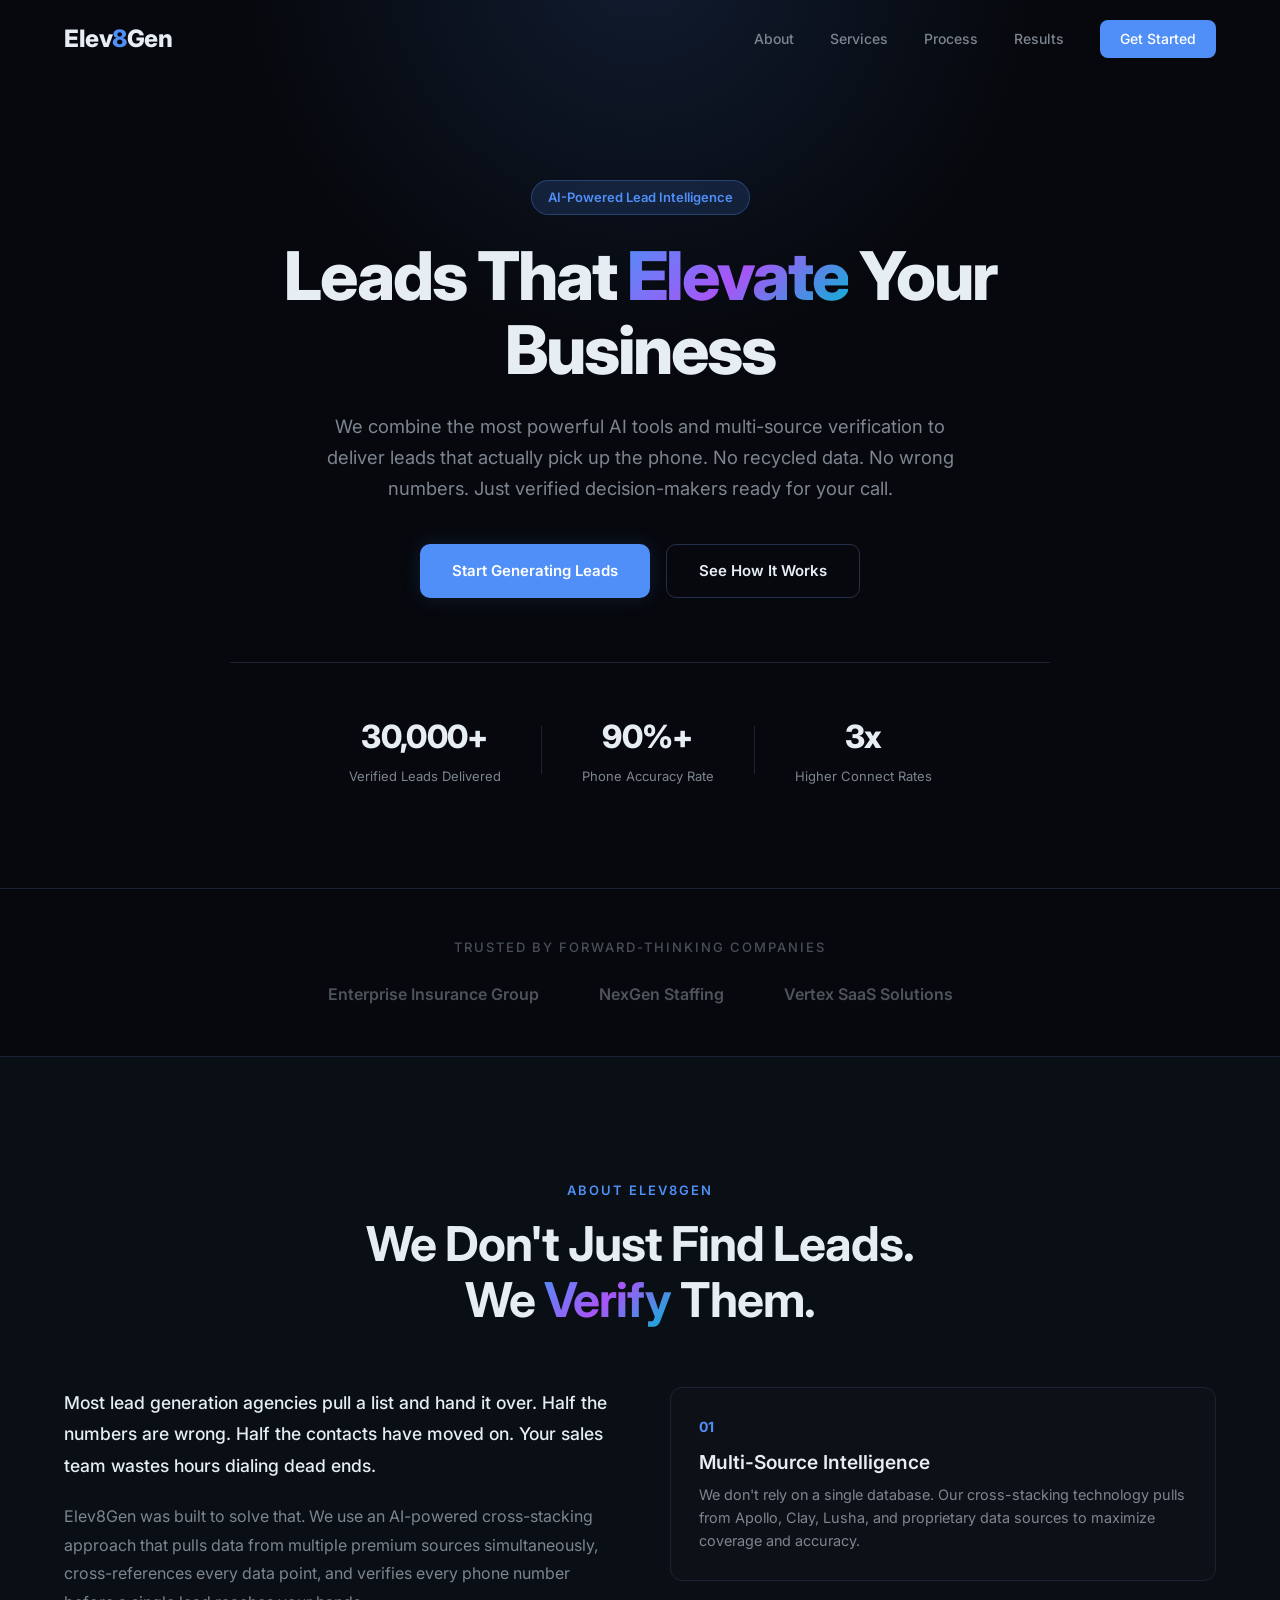
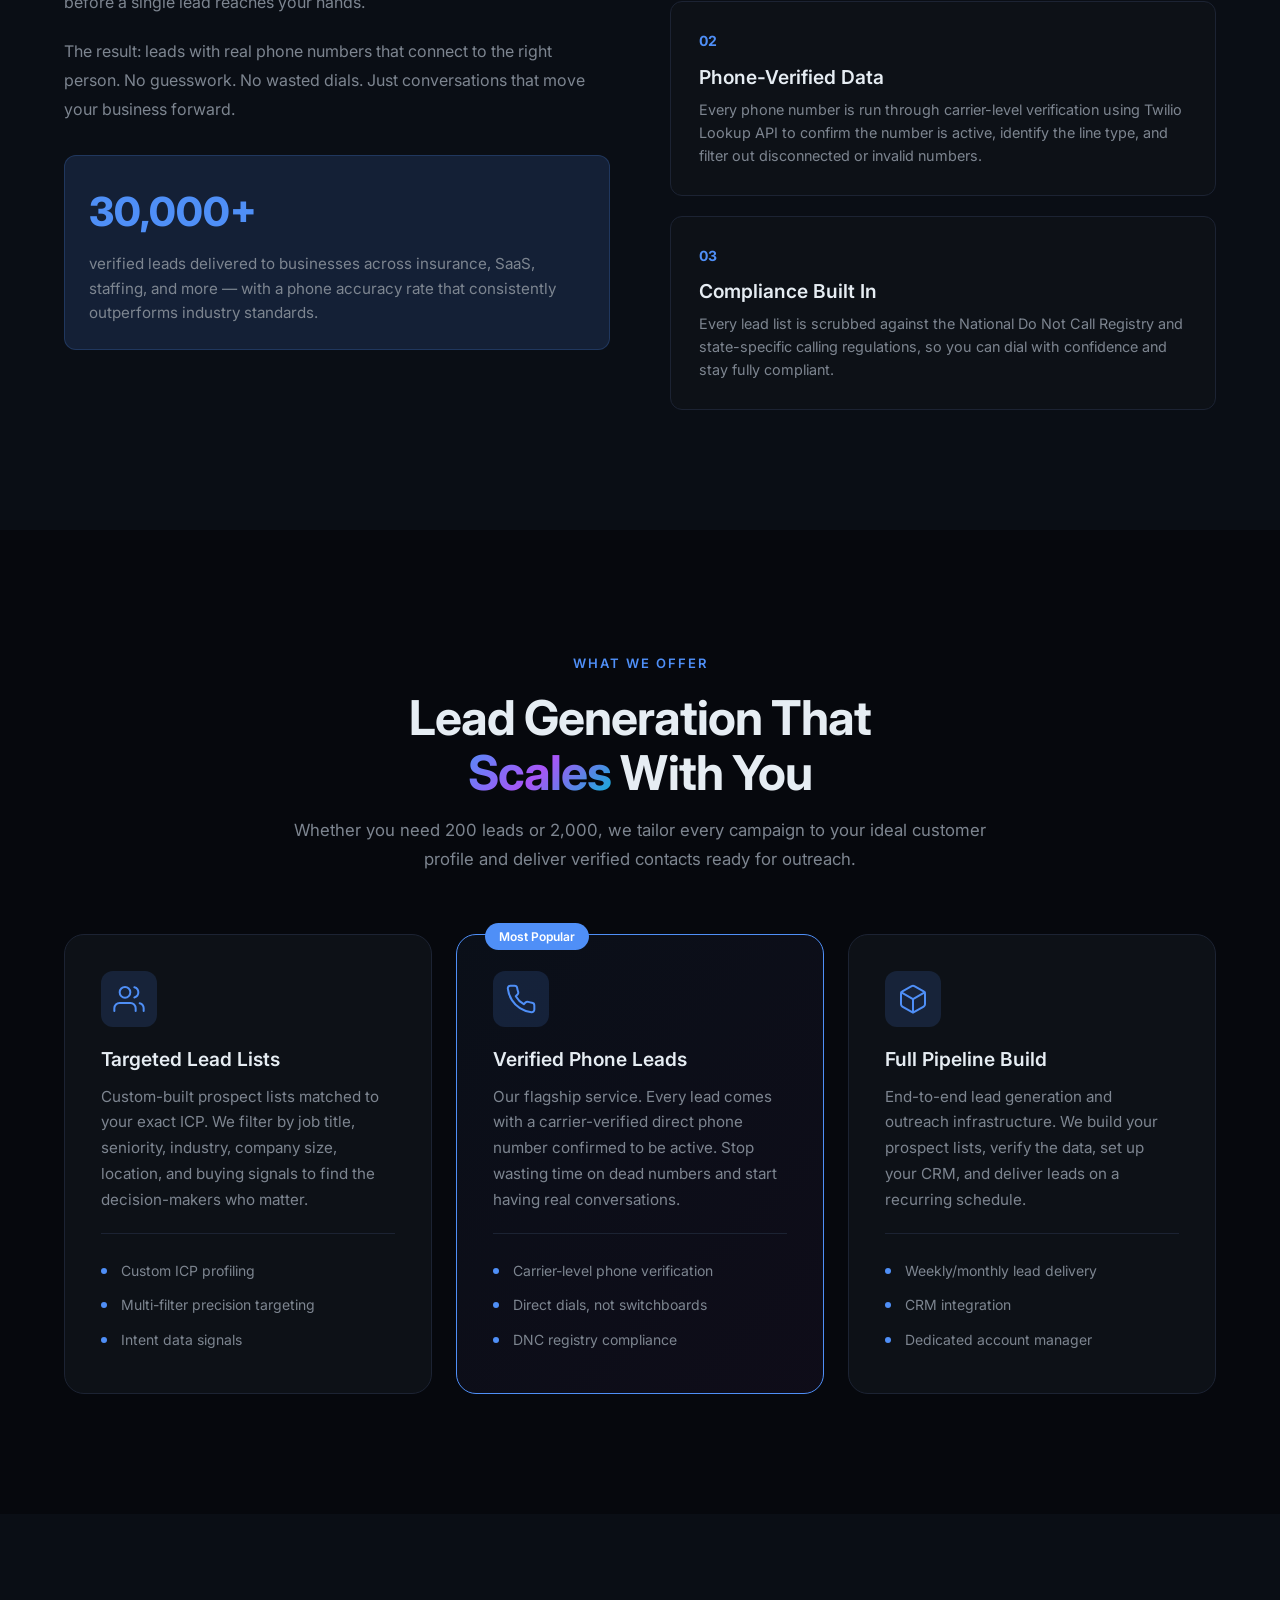
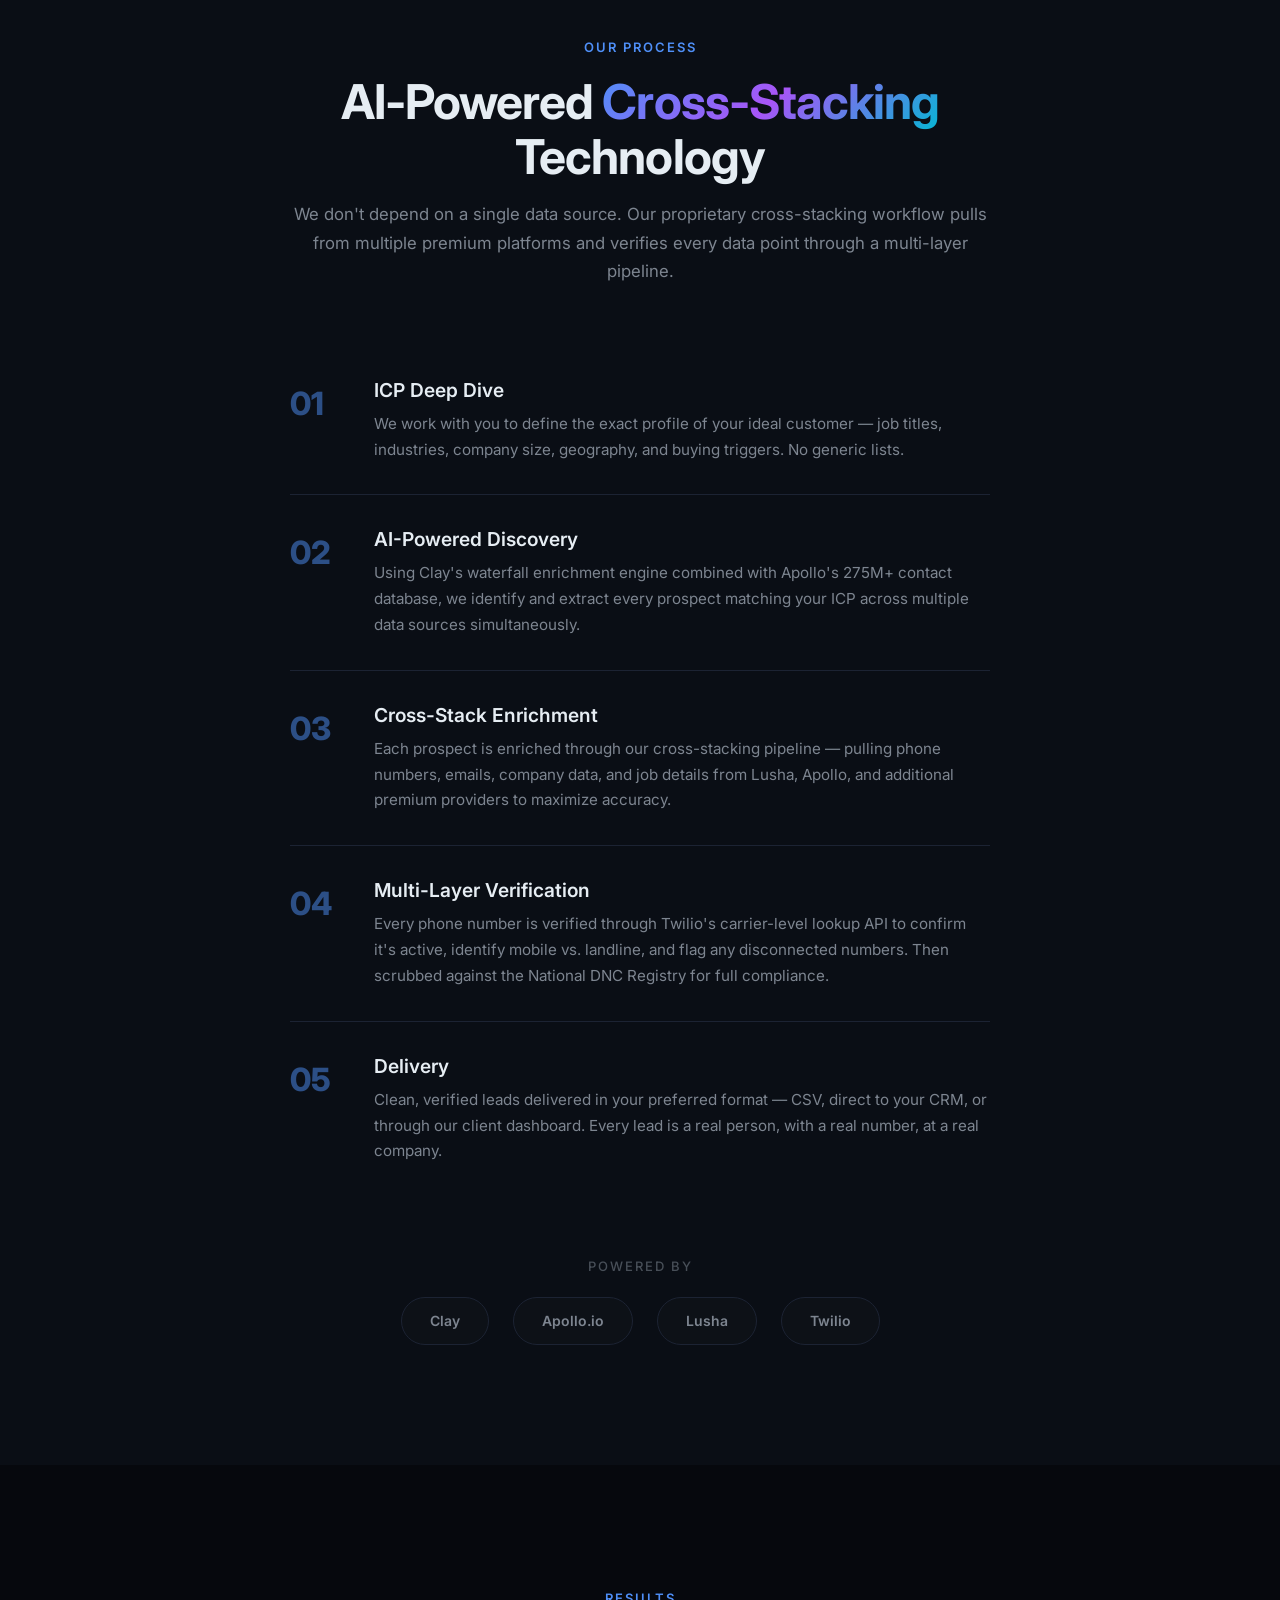
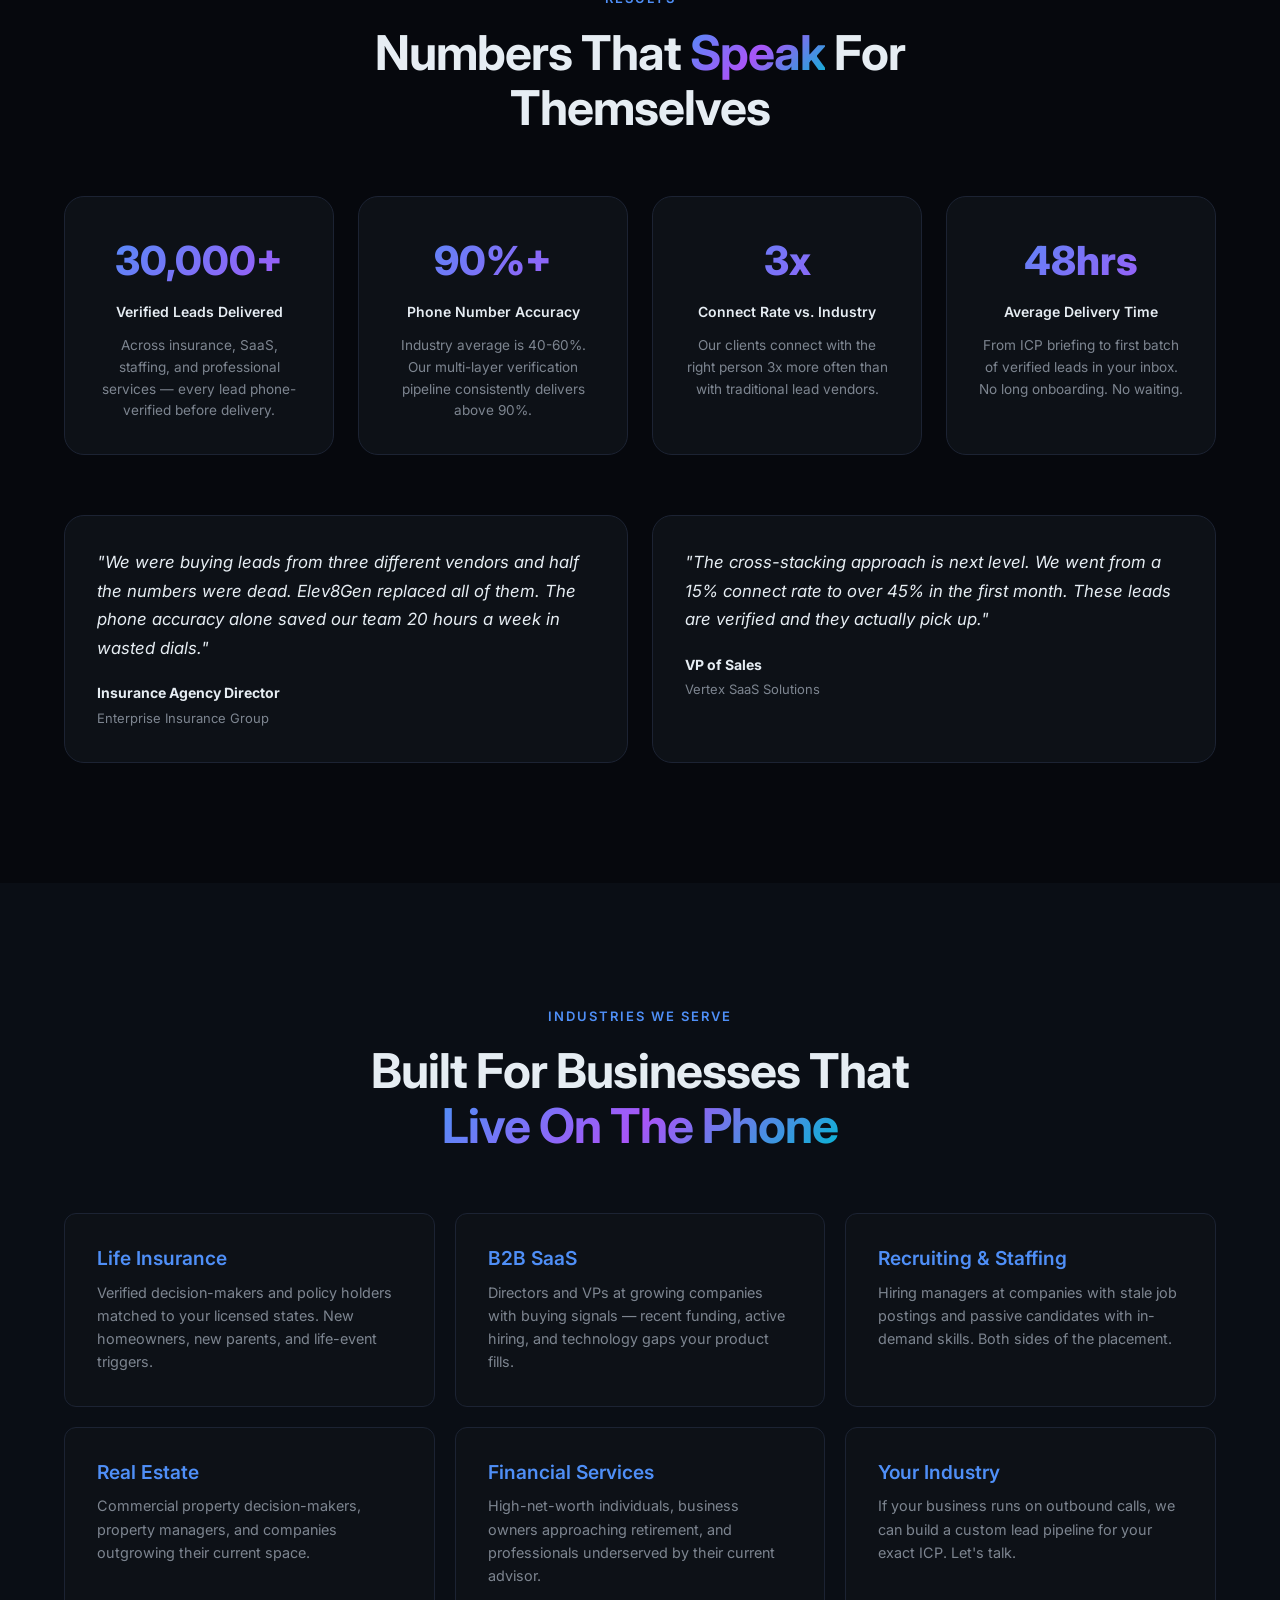
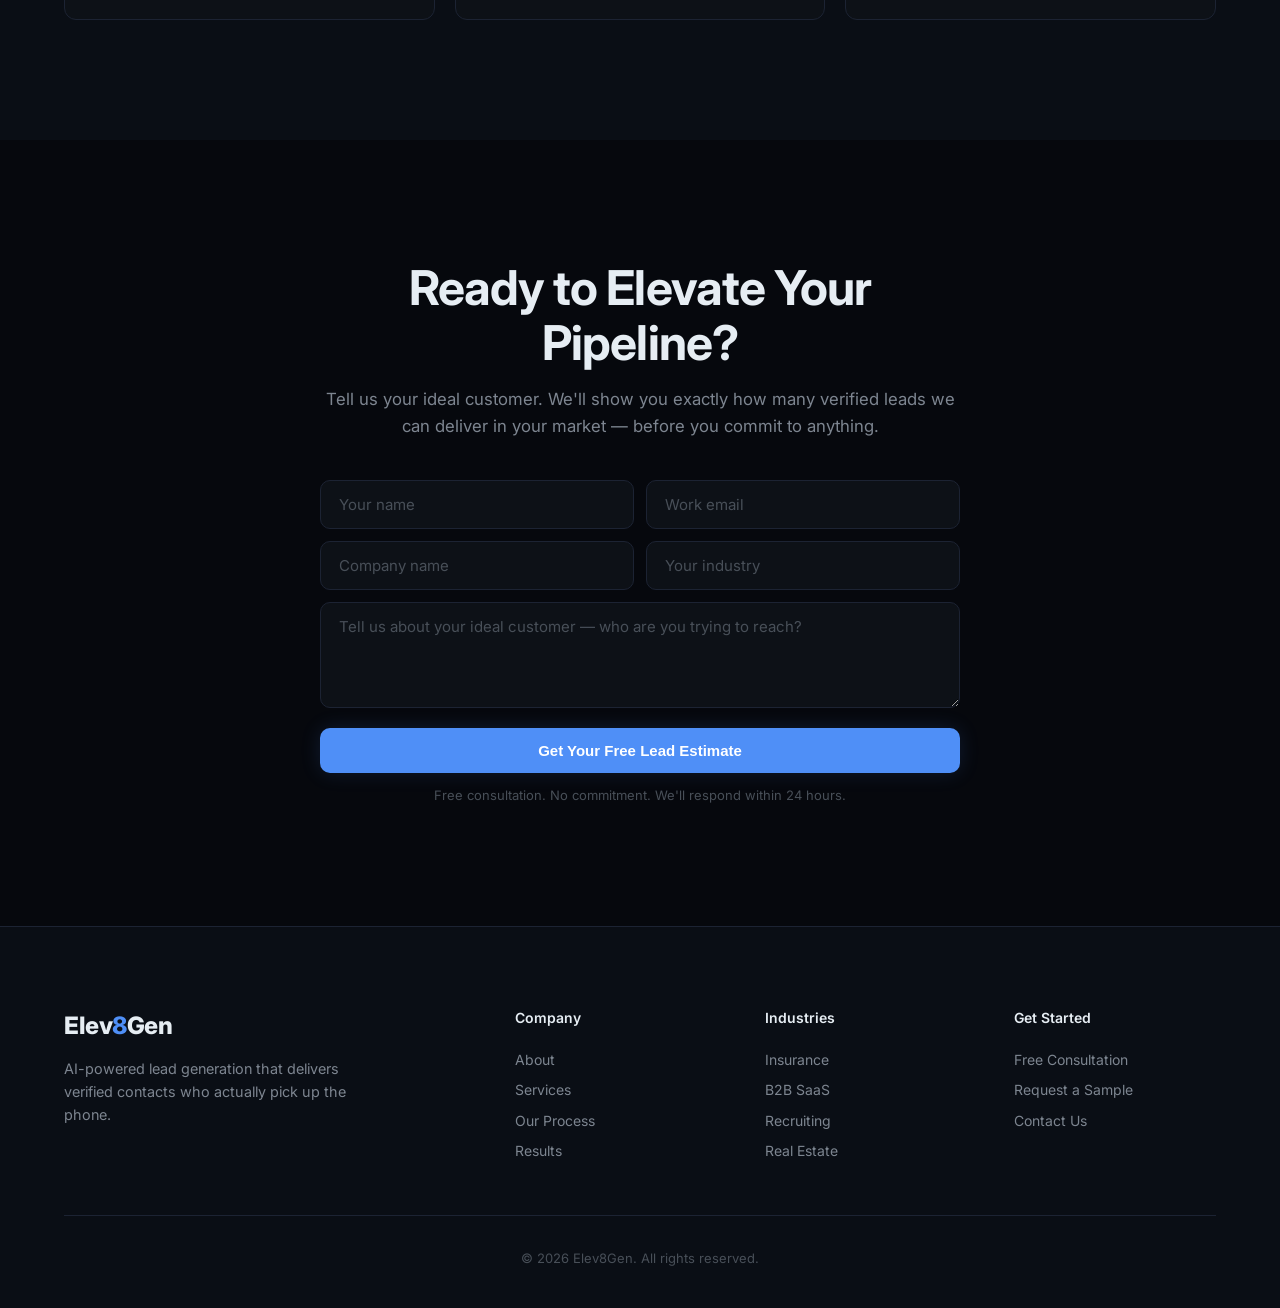
==== index.html @ 6a570fc0 "Initial commit: Elev8Gen website" ====
<!DOCTYPE html>
<html lang="en">
<head>
    <meta charset="UTF-8">
    <meta name="viewport" content="width=device-width, initial-scale=1.0">
    <title>Elev8Gen — AI-Powered Lead Generation Agency</title>
    <meta name="description" content="Elev8Gen delivers verified, high-quality leads using AI-powered cross-stacking technology. Elevate your business with leads that convert.">
    <link rel="preconnect" href="https://fonts.googleapis.com">
    <link rel="preconnect" href="https://fonts.gstatic.com" crossorigin>
    <link href="https://fonts.googleapis.com/css2?family=Inter:wght@300;400;500;600;700;800;900&display=swap" rel="stylesheet">
    <link rel="stylesheet" href="style.css">
</head>
<body>

<!-- Navigation -->
<nav class="nav" id="nav">
    <div class="nav-container">
        <a href="#" class="logo">Elev<span class="accent">8</span>Gen</a>
        <div class="nav-links" id="navLinks">
            <a href="#about">About</a>
            <a href="#services">Services</a>
            <a href="#process">Process</a>
            <a href="#results">Results</a>
            <a href="#contact" class="nav-cta">Get Started</a>
        </div>
        <button class="menu-toggle" id="menuToggle" aria-label="Toggle menu">
            <span></span><span></span><span></span>
        </button>
    </div>
</nav>

<!-- Hero -->
<section class="hero">
    <div class="hero-bg"></div>
    <div class="container">
        <div class="hero-content">
            <div class="hero-badge">AI-Powered Lead Intelligence</div>
            <h1>Leads That <span class="gradient-text">Elevate</span> Your Business</h1>
            <p class="hero-sub">We combine the most powerful AI tools and multi-source verification to deliver leads that actually pick up the phone. No recycled data. No wrong numbers. Just verified decision-makers ready for your call.</p>
            <div class="hero-actions">
                <a href="#contact" class="btn btn-primary">Start Generating Leads</a>
                <a href="#process" class="btn btn-outline">See How It Works</a>
            </div>
            <div class="hero-stats">
                <div class="hero-stat">
                    <span class="hero-stat-number">30,000+</span>
                    <span class="hero-stat-label">Verified Leads Delivered</span>
                </div>
                <div class="hero-stat-divider"></div>
                <div class="hero-stat">
                    <span class="hero-stat-number">90%+</span>
                    <span class="hero-stat-label">Phone Accuracy Rate</span>
                </div>
                <div class="hero-stat-divider"></div>
                <div class="hero-stat">
                    <span class="hero-stat-number">3x</span>
                    <span class="hero-stat-label">Higher Connect Rates</span>
                </div>
            </div>
        </div>
    </div>
</section>

<!-- Trusted By -->
<section class="trusted">
    <div class="container">
        <p class="trusted-label">Trusted by forward-thinking companies</p>
        <div class="trusted-logos">
            <div class="trusted-item">Enterprise Insurance Group</div>
            <div class="trusted-item">NexGen Staffing</div>
            <div class="trusted-item">Vertex SaaS Solutions</div>
        </div>
    </div>
</section>

<!-- About -->
<section class="about" id="about">
    <div class="container">
        <div class="section-header">
            <span class="section-tag">About Elev8Gen</span>
            <h2>We Don't Just Find Leads.<br>We <span class="gradient-text">Verify</span> Them.</h2>
        </div>
        <div class="about-grid">
            <div class="about-text">
                <p class="about-lead">Most lead generation agencies pull a list and hand it over. Half the numbers are wrong. Half the contacts have moved on. Your sales team wastes hours dialing dead ends.</p>
                <p>Elev8Gen was built to solve that. We use an AI-powered cross-stacking approach that pulls data from multiple premium sources simultaneously, cross-references every data point, and verifies every phone number before a single lead reaches your hands.</p>
                <p>The result: leads with real phone numbers that connect to the right person. No guesswork. No wasted dials. Just conversations that move your business forward.</p>
                <div class="about-highlight">
                    <div class="highlight-number">30,000+</div>
                    <div class="highlight-text">verified leads delivered to businesses across insurance, SaaS, staffing, and more — with a phone accuracy rate that consistently outperforms industry standards.</div>
                </div>
            </div>
            <div class="about-cards">
                <div class="about-card">
                    <div class="card-icon">01</div>
                    <h3>Multi-Source Intelligence</h3>
                    <p>We don't rely on a single database. Our cross-stacking technology pulls from Apollo, Clay, Lusha, and proprietary data sources to maximize coverage and accuracy.</p>
                </div>
                <div class="about-card">
                    <div class="card-icon">02</div>
                    <h3>Phone-Verified Data</h3>
                    <p>Every phone number is run through carrier-level verification using Twilio Lookup API to confirm the number is active, identify the line type, and filter out disconnected or invalid numbers.</p>
                </div>
                <div class="about-card">
                    <div class="card-icon">03</div>
                    <h3>Compliance Built In</h3>
                    <p>Every lead list is scrubbed against the National Do Not Call Registry and state-specific calling regulations, so you can dial with confidence and stay fully compliant.</p>
                </div>
            </div>
        </div>
    </div>
</section>

<!-- Services -->
<section class="services" id="services">
    <div class="container">
        <div class="section-header">
            <span class="section-tag">What We Offer</span>
            <h2>Lead Generation That<br><span class="gradient-text">Scales</span> With You</h2>
            <p class="section-sub">Whether you need 200 leads or 2,000, we tailor every campaign to your ideal customer profile and deliver verified contacts ready for outreach.</p>
        </div>
        <div class="services-grid">
            <div class="service-card">
                <div class="service-icon">
                    <svg width="32" height="32" viewBox="0 0 24 24" fill="none" stroke="currentColor" stroke-width="1.5" stroke-linecap="round" stroke-linejoin="round"><path d="M17 21v-2a4 4 0 0 0-4-4H5a4 4 0 0 0-4 4v2"/><circle cx="9" cy="7" r="4"/><path d="M23 21v-2a4 4 0 0 0-3-3.87"/><path d="M16 3.13a4 4 0 0 1 0 7.75"/></svg>
                </div>
                <h3>Targeted Lead Lists</h3>
                <p>Custom-built prospect lists matched to your exact ICP. We filter by job title, seniority, industry, company size, location, and buying signals to find the decision-makers who matter.</p>
                <ul class="service-features">
                    <li>Custom ICP profiling</li>
                    <li>Multi-filter precision targeting</li>
                    <li>Intent data signals</li>
                </ul>
            </div>
            <div class="service-card featured">
                <div class="service-badge">Most Popular</div>
                <div class="service-icon">
                    <svg width="32" height="32" viewBox="0 0 24 24" fill="none" stroke="currentColor" stroke-width="1.5" stroke-linecap="round" stroke-linejoin="round"><path d="M22 16.92v3a2 2 0 0 1-2.18 2 19.79 19.79 0 0 1-8.63-3.07 19.5 19.5 0 0 1-6-6 19.79 19.79 0 0 1-3.07-8.67A2 2 0 0 1 4.11 2h3a2 2 0 0 1 2 1.72c.127.96.361 1.903.7 2.81a2 2 0 0 1-.45 2.11L8.09 9.91a16 16 0 0 0 6 6l1.27-1.27a2 2 0 0 1 2.11-.45c.907.339 1.85.573 2.81.7A2 2 0 0 1 22 16.92z"/></svg>
                </div>
                <h3>Verified Phone Leads</h3>
                <p>Our flagship service. Every lead comes with a carrier-verified direct phone number confirmed to be active. Stop wasting time on dead numbers and start having real conversations.</p>
                <ul class="service-features">
                    <li>Carrier-level phone verification</li>
                    <li>Direct dials, not switchboards</li>
                    <li>DNC registry compliance</li>
                </ul>
            </div>
            <div class="service-card">
                <div class="service-icon">
                    <svg width="32" height="32" viewBox="0 0 24 24" fill="none" stroke="currentColor" stroke-width="1.5" stroke-linecap="round" stroke-linejoin="round"><path d="M21 16V8a2 2 0 0 0-1-1.73l-7-4a2 2 0 0 0-2 0l-7 4A2 2 0 0 0 3 8v8a2 2 0 0 0 1 1.73l7 4a2 2 0 0 0 2 0l7-4A2 2 0 0 0 21 16z"/><polyline points="3.27 6.96 12 12.01 20.73 6.96"/><line x1="12" y1="22.08" x2="12" y2="12"/></svg>
                </div>
                <h3>Full Pipeline Build</h3>
                <p>End-to-end lead generation and outreach infrastructure. We build your prospect lists, verify the data, set up your CRM, and deliver leads on a recurring schedule.</p>
                <ul class="service-features">
                    <li>Weekly/monthly lead delivery</li>
                    <li>CRM integration</li>
                    <li>Dedicated account manager</li>
                </ul>
            </div>
        </div>
    </div>
</section>

<!-- Process -->
<section class="process" id="process">
    <div class="container">
        <div class="section-header">
            <span class="section-tag">Our Process</span>
            <h2>AI-Powered <span class="gradient-text">Cross-Stacking</span><br>Technology</h2>
            <p class="section-sub">We don't depend on a single data source. Our proprietary cross-stacking workflow pulls from multiple premium platforms and verifies every data point through a multi-layer pipeline.</p>
        </div>
        <div class="process-steps">
            <div class="process-step">
                <div class="step-number">01</div>
                <div class="step-content">
                    <h3>ICP Deep Dive</h3>
                    <p>We work with you to define the exact profile of your ideal customer — job titles, industries, company size, geography, and buying triggers. No generic lists.</p>
                </div>
            </div>
            <div class="process-step">
                <div class="step-number">02</div>
                <div class="step-content">
                    <h3>AI-Powered Discovery</h3>
                    <p>Using Clay's waterfall enrichment engine combined with Apollo's 275M+ contact database, we identify and extract every prospect matching your ICP across multiple data sources simultaneously.</p>
                </div>
            </div>
            <div class="process-step">
                <div class="step-number">03</div>
                <div class="step-content">
                    <h3>Cross-Stack Enrichment</h3>
                    <p>Each prospect is enriched through our cross-stacking pipeline — pulling phone numbers, emails, company data, and job details from Lusha, Apollo, and additional premium providers to maximize accuracy.</p>
                </div>
            </div>
            <div class="process-step">
                <div class="step-number">04</div>
                <div class="step-content">
                    <h3>Multi-Layer Verification</h3>
                    <p>Every phone number is verified through Twilio's carrier-level lookup API to confirm it's active, identify mobile vs. landline, and flag any disconnected numbers. Then scrubbed against the National DNC Registry for full compliance.</p>
                </div>
            </div>
            <div class="process-step">
                <div class="step-number">05</div>
                <div class="step-content">
                    <h3>Delivery</h3>
                    <p>Clean, verified leads delivered in your preferred format — CSV, direct to your CRM, or through our client dashboard. Every lead is a real person, with a real number, at a real company.</p>
                </div>
            </div>
        </div>
        <div class="tech-stack">
            <p class="tech-label">Powered By</p>
            <div class="tech-logos">
                <div class="tech-item">Clay</div>
                <div class="tech-item">Apollo.io</div>
                <div class="tech-item">Lusha</div>
                <div class="tech-item">Twilio</div>
            </div>
        </div>
    </div>
</section>

<!-- Results -->
<section class="results" id="results">
    <div class="container">
        <div class="section-header">
            <span class="section-tag">Results</span>
            <h2>Numbers That <span class="gradient-text">Speak</span> For Themselves</h2>
        </div>
        <div class="results-grid">
            <div class="result-card">
                <div class="result-number">30,000+</div>
                <div class="result-label">Verified Leads Delivered</div>
                <p>Across insurance, SaaS, staffing, and professional services — every lead phone-verified before delivery.</p>
            </div>
            <div class="result-card">
                <div class="result-number">90%+</div>
                <div class="result-label">Phone Number Accuracy</div>
                <p>Industry average is 40-60%. Our multi-layer verification pipeline consistently delivers above 90%.</p>
            </div>
            <div class="result-card">
                <div class="result-number">3x</div>
                <div class="result-label">Connect Rate vs. Industry</div>
                <p>Our clients connect with the right person 3x more often than with traditional lead vendors.</p>
            </div>
            <div class="result-card">
                <div class="result-number">48hrs</div>
                <div class="result-label">Average Delivery Time</div>
                <p>From ICP briefing to first batch of verified leads in your inbox. No long onboarding. No waiting.</p>
            </div>
        </div>

        <!-- Testimonials -->
        <div class="testimonials">
            <div class="testimonial">
                <p class="testimonial-text">"We were buying leads from three different vendors and half the numbers were dead. Elev8Gen replaced all of them. The phone accuracy alone saved our team 20 hours a week in wasted dials."</p>
                <div class="testimonial-author">
                    <div class="author-info">
                        <strong>Insurance Agency Director</strong>
                        <span>Enterprise Insurance Group</span>
                    </div>
                </div>
            </div>
            <div class="testimonial">
                <p class="testimonial-text">"The cross-stacking approach is next level. We went from a 15% connect rate to over 45% in the first month. These leads are verified and they actually pick up."</p>
                <div class="testimonial-author">
                    <div class="author-info">
                        <strong>VP of Sales</strong>
                        <span>Vertex SaaS Solutions</span>
                    </div>
                </div>
            </div>
        </div>
    </div>
</section>

<!-- Industries -->
<section class="industries">
    <div class="container">
        <div class="section-header">
            <span class="section-tag">Industries We Serve</span>
            <h2>Built For Businesses That<br><span class="gradient-text">Live On The Phone</span></h2>
        </div>
        <div class="industry-grid">
            <div class="industry-card">
                <h3>Life Insurance</h3>
                <p>Verified decision-makers and policy holders matched to your licensed states. New homeowners, new parents, and life-event triggers.</p>
            </div>
            <div class="industry-card">
                <h3>B2B SaaS</h3>
                <p>Directors and VPs at growing companies with buying signals — recent funding, active hiring, and technology gaps your product fills.</p>
            </div>
            <div class="industry-card">
                <h3>Recruiting & Staffing</h3>
                <p>Hiring managers at companies with stale job postings and passive candidates with in-demand skills. Both sides of the placement.</p>
            </div>
            <div class="industry-card">
                <h3>Real Estate</h3>
                <p>Commercial property decision-makers, property managers, and companies outgrowing their current space.</p>
            </div>
            <div class="industry-card">
                <h3>Financial Services</h3>
                <p>High-net-worth individuals, business owners approaching retirement, and professionals underserved by their current advisor.</p>
            </div>
            <div class="industry-card">
                <h3>Your Industry</h3>
                <p>If your business runs on outbound calls, we can build a custom lead pipeline for your exact ICP. Let's talk.</p>
            </div>
        </div>
    </div>
</section>

<!-- CTA -->
<section class="cta" id="contact">
    <div class="container">
        <div class="cta-content">
            <h2>Ready to Elevate Your Pipeline?</h2>
            <p>Tell us your ideal customer. We'll show you exactly how many verified leads we can deliver in your market — before you commit to anything.</p>
            <div class="cta-form">
                <form action="https://formspree.io/f/YOUR_FORM_ID" method="POST">
                    <div class="form-row">
                        <input type="text" name="name" placeholder="Your name" required>
                        <input type="email" name="email" placeholder="Work email" required>
                    </div>
                    <div class="form-row">
                        <input type="text" name="company" placeholder="Company name">
                        <input type="text" name="industry" placeholder="Your industry">
                    </div>
                    <textarea name="message" placeholder="Tell us about your ideal customer — who are you trying to reach?" rows="4"></textarea>
                    <button type="submit" class="btn btn-primary btn-full">Get Your Free Lead Estimate</button>
                </form>
                <p class="form-note">Free consultation. No commitment. We'll respond within 24 hours.</p>
            </div>
        </div>
    </div>
</section>

<!-- Footer -->
<footer class="footer">
    <div class="container">
        <div class="footer-grid">
            <div class="footer-brand">
                <a href="#" class="logo">Elev<span class="accent">8</span>Gen</a>
                <p>AI-powered lead generation that delivers verified contacts who actually pick up the phone.</p>
            </div>
            <div class="footer-links">
                <h4>Company</h4>
                <a href="#about">About</a>
                <a href="#services">Services</a>
                <a href="#process">Our Process</a>
                <a href="#results">Results</a>
            </div>
            <div class="footer-links">
                <h4>Industries</h4>
                <a href="#contact">Insurance</a>
                <a href="#contact">B2B SaaS</a>
                <a href="#contact">Recruiting</a>
                <a href="#contact">Real Estate</a>
            </div>
            <div class="footer-links">
                <h4>Get Started</h4>
                <a href="#contact">Free Consultation</a>
                <a href="#contact">Request a Sample</a>
                <a href="#contact">Contact Us</a>
            </div>
        </div>
        <div class="footer-bottom">
            <p>&copy; 2026 Elev8Gen. All rights reserved.</p>
        </div>
    </div>
</footer>

<script>
    // Navbar scroll effect
    const nav = document.getElementById('nav');
    window.addEventListener('scroll', () => {
        nav.classList.toggle('scrolled', window.scrollY > 50);
    });

    // Mobile menu
    const menuToggle = document.getElementById('menuToggle');
    const navLinks = document.getElementById('navLinks');
    menuToggle.addEventListener('click', () => {
        navLinks.classList.toggle('active');
        menuToggle.classList.toggle('active');
    });

    // Close menu on link click
    navLinks.querySelectorAll('a').forEach(link => {
        link.addEventListener('click', () => {
            navLinks.classList.remove('active');
            menuToggle.classList.remove('active');
        });
    });

    // Smooth scroll
    document.querySelectorAll('a[href^="#"]').forEach(anchor => {
        anchor.addEventListener('click', function(e) {
            e.preventDefault();
            const target = document.querySelector(this.getAttribute('href'));
            if (target) {
                target.scrollIntoView({ behavior: 'smooth', block: 'start' });
            }
        });
    });

    // Animate elements on scroll
    const observer = new IntersectionObserver((entries) => {
        entries.forEach(entry => {
            if (entry.isIntersecting) {
                entry.target.classList.add('visible');
            }
        });
    }, { threshold: 0.1 });

    document.querySelectorAll('.about-card, .service-card, .process-step, .result-card, .industry-card, .testimonial').forEach(el => {
        el.classList.add('animate-in');
        observer.observe(el);
    });
</script>

</body>
</html>
---- style.css ----
/* ── Reset & Variables ────────────────────────────────── */
*, *::before, *::after { margin: 0; padding: 0; box-sizing: border-box; }

:root {
    --bg: #06080d;
    --bg-card: #0d1117;
    --bg-card-hover: #131a24;
    --bg-section: #0a0e15;
    --border: #1c2333;
    --border-light: #243049;
    --text: #e6edf3;
    --text-muted: #7d8590;
    --text-dim: #484f58;
    --accent: #4f8ff7;
    --accent-hover: #3b7be6;
    --accent-glow: rgba(79, 143, 247, 0.15);
    --gradient-1: #4f8ff7;
    --gradient-2: #a855f7;
    --gradient-3: #06b6d4;
    --radius: 12px;
    --radius-lg: 20px;
}

html { scroll-behavior: smooth; }

body {
    font-family: 'Inter', -apple-system, BlinkMacSystemFont, sans-serif;
    background: var(--bg);
    color: var(--text);
    line-height: 1.6;
    overflow-x: hidden;
    -webkit-font-smoothing: antialiased;
}

.container {
    max-width: 1200px;
    margin: 0 auto;
    padding: 0 24px;
}

a { color: var(--accent); text-decoration: none; }

/* ── Typography ──────────────────────────────────────── */
h1 { font-size: clamp(2.5rem, 6vw, 4.2rem); font-weight: 800; line-height: 1.1; letter-spacing: -0.03em; }
h2 { font-size: clamp(2rem, 4vw, 3rem); font-weight: 700; line-height: 1.15; letter-spacing: -0.02em; }
h3 { font-size: 1.2rem; font-weight: 600; line-height: 1.3; }

.gradient-text {
    background: linear-gradient(135deg, var(--gradient-1), var(--gradient-2), var(--gradient-3));
    -webkit-background-clip: text;
    -webkit-text-fill-color: transparent;
    background-clip: text;
}

.accent { color: var(--accent); }

/* ── Buttons ─────────────────────────────────────────── */
.btn {
    display: inline-flex;
    align-items: center;
    justify-content: center;
    padding: 14px 32px;
    border-radius: 10px;
    font-size: 15px;
    font-weight: 600;
    cursor: pointer;
    transition: all 0.2s;
    border: none;
    text-decoration: none;
}

.btn-primary {
    background: var(--accent);
    color: white;
    box-shadow: 0 0 20px var(--accent-glow);
}

.btn-primary:hover {
    background: var(--accent-hover);
    box-shadow: 0 0 40px var(--accent-glow);
    transform: translateY(-1px);
}

.btn-outline {
    background: transparent;
    color: var(--text);
    border: 1px solid var(--border-light);
}

.btn-outline:hover {
    border-color: var(--accent);
    color: var(--accent);
}

.btn-full { width: 100%; }

/* ── Navigation ──────────────────────────────────────── */
.nav {
    position: fixed;
    top: 0;
    left: 0;
    right: 0;
    z-index: 1000;
    padding: 20px 0;
    transition: all 0.3s;
}

.nav.scrolled {
    padding: 12px 0;
    background: rgba(6, 8, 13, 0.9);
    backdrop-filter: blur(20px);
    border-bottom: 1px solid var(--border);
}

.nav-container {
    max-width: 1200px;
    margin: 0 auto;
    padding: 0 24px;
    display: flex;
    align-items: center;
    justify-content: space-between;
}

.logo {
    font-size: 1.5rem;
    font-weight: 800;
    color: var(--text);
    letter-spacing: -0.02em;
}

.logo:hover { color: var(--text); text-decoration: none; }

.nav-links {
    display: flex;
    align-items: center;
    gap: 36px;
}

.nav-links a {
    color: var(--text-muted);
    font-size: 14px;
    font-weight: 500;
    transition: color 0.2s;
}

.nav-links a:hover { color: var(--text); text-decoration: none; }

.nav-cta {
    background: var(--accent) !important;
    color: white !important;
    padding: 8px 20px !important;
    border-radius: 8px;
}

.nav-cta:hover { background: var(--accent-hover) !important; }

.menu-toggle {
    display: none;
    flex-direction: column;
    gap: 5px;
    background: none;
    border: none;
    cursor: pointer;
    padding: 4px;
}

.menu-toggle span {
    width: 24px;
    height: 2px;
    background: var(--text);
    transition: all 0.3s;
}

/* ── Hero ────────────────────────────────────────────── */
.hero {
    padding: 180px 0 100px;
    position: relative;
    overflow: hidden;
}

.hero-bg {
    position: absolute;
    top: -50%;
    left: 50%;
    transform: translateX(-50%);
    width: 800px;
    height: 800px;
    background: radial-gradient(circle, var(--accent-glow) 0%, transparent 70%);
    pointer-events: none;
}

.hero-content {
    text-align: center;
    max-width: 820px;
    margin: 0 auto;
    position: relative;
}

.hero-badge {
    display: inline-block;
    padding: 6px 16px;
    background: var(--accent-glow);
    border: 1px solid rgba(79, 143, 247, 0.3);
    border-radius: 100px;
    font-size: 13px;
    font-weight: 600;
    color: var(--accent);
    margin-bottom: 24px;
}

.hero-sub {
    font-size: 1.15rem;
    color: var(--text-muted);
    max-width: 640px;
    margin: 24px auto 40px;
    line-height: 1.7;
}

.hero-actions {
    display: flex;
    gap: 16px;
    justify-content: center;
    margin-bottom: 64px;
}

.hero-stats {
    display: flex;
    justify-content: center;
    align-items: center;
    gap: 40px;
    padding-top: 48px;
    border-top: 1px solid var(--border);
}

.hero-stat { text-align: center; }

.hero-stat-number {
    display: block;
    font-size: 2rem;
    font-weight: 800;
    color: var(--text);
    letter-spacing: -0.02em;
}

.hero-stat-label {
    font-size: 13px;
    color: var(--text-muted);
    margin-top: 4px;
}

.hero-stat-divider {
    width: 1px;
    height: 48px;
    background: var(--border);
}

/* ── Trusted ─────────────────────────────────────────── */
.trusted {
    padding: 48px 0;
    border-top: 1px solid var(--border);
    border-bottom: 1px solid var(--border);
}

.trusted-label {
    text-align: center;
    font-size: 13px;
    color: var(--text-dim);
    text-transform: uppercase;
    letter-spacing: 2px;
    font-weight: 500;
    margin-bottom: 24px;
}

.trusted-logos {
    display: flex;
    justify-content: center;
    align-items: center;
    gap: 60px;
}

.trusted-item {
    font-size: 16px;
    font-weight: 600;
    color: var(--text-muted);
    opacity: 0.6;
}

/* ── Section Headers ─────────────────────────────────── */
.section-header {
    text-align: center;
    max-width: 700px;
    margin: 0 auto 60px;
}

.section-tag {
    display: inline-block;
    font-size: 13px;
    font-weight: 600;
    color: var(--accent);
    text-transform: uppercase;
    letter-spacing: 2px;
    margin-bottom: 16px;
}

.section-sub {
    font-size: 1.05rem;
    color: var(--text-muted);
    margin-top: 16px;
    line-height: 1.7;
}

/* ── About ───────────────────────────────────────────── */
.about {
    padding: 120px 0;
    background: var(--bg-section);
}

.about-grid {
    display: grid;
    grid-template-columns: 1fr 1fr;
    gap: 60px;
    align-items: start;
}

.about-text p {
    color: var(--text-muted);
    font-size: 1rem;
    margin-bottom: 20px;
    line-height: 1.8;
}

.about-lead {
    font-size: 1.1rem !important;
    color: var(--text) !important;
    font-weight: 500;
}

.about-highlight {
    margin-top: 32px;
    padding: 24px;
    background: var(--accent-glow);
    border: 1px solid rgba(79, 143, 247, 0.2);
    border-radius: var(--radius);
}

.highlight-number {
    font-size: 2.5rem;
    font-weight: 800;
    color: var(--accent);
    margin-bottom: 8px;
}

.highlight-text {
    color: var(--text-muted);
    font-size: 0.95rem;
    line-height: 1.6;
}

.about-cards {
    display: flex;
    flex-direction: column;
    gap: 20px;
}

.about-card {
    padding: 28px;
    background: var(--bg-card);
    border: 1px solid var(--border);
    border-radius: var(--radius);
    transition: all 0.3s;
}

.about-card:hover {
    border-color: var(--border-light);
    transform: translateX(4px);
}

.card-icon {
    font-size: 14px;
    font-weight: 700;
    color: var(--accent);
    margin-bottom: 12px;
}

.about-card h3 { margin-bottom: 8px; }
.about-card p { color: var(--text-muted); font-size: 0.9rem; line-height: 1.6; }

/* ── Services ────────────────────────────────────────── */
.services { padding: 120px 0; }

.services-grid {
    display: grid;
    grid-template-columns: repeat(3, 1fr);
    gap: 24px;
}

.service-card {
    padding: 36px;
    background: var(--bg-card);
    border: 1px solid var(--border);
    border-radius: var(--radius-lg);
    transition: all 0.3s;
    position: relative;
}

.service-card:hover {
    border-color: var(--border-light);
    transform: translateY(-4px);
}

.service-card.featured {
    border-color: var(--accent);
    background: linear-gradient(135deg, rgba(79, 143, 247, 0.05), rgba(168, 85, 247, 0.05));
}

.service-badge {
    position: absolute;
    top: -12px;
    left: 28px;
    padding: 4px 14px;
    background: var(--accent);
    color: white;
    font-size: 12px;
    font-weight: 600;
    border-radius: 100px;
}

.service-icon {
    width: 56px;
    height: 56px;
    display: flex;
    align-items: center;
    justify-content: center;
    background: var(--accent-glow);
    border-radius: 12px;
    color: var(--accent);
    margin-bottom: 20px;
}

.service-card h3 { margin-bottom: 12px; }
.service-card > p { color: var(--text-muted); font-size: 0.95rem; margin-bottom: 20px; line-height: 1.7; }

.service-features {
    list-style: none;
    padding-top: 20px;
    border-top: 1px solid var(--border);
}

.service-features li {
    padding: 6px 0;
    font-size: 14px;
    color: var(--text-muted);
    padding-left: 20px;
    position: relative;
}

.service-features li::before {
    content: '';
    position: absolute;
    left: 0;
    top: 14px;
    width: 6px;
    height: 6px;
    background: var(--accent);
    border-radius: 50%;
}

/* ── Process ─────────────────────────────────────────── */
.process {
    padding: 120px 0;
    background: var(--bg-section);
}

.process-steps {
    max-width: 700px;
    margin: 0 auto 60px;
}

.process-step {
    display: flex;
    gap: 24px;
    padding: 32px 0;
    border-bottom: 1px solid var(--border);
}

.process-step:last-child { border-bottom: none; }

.step-number {
    font-size: 2rem;
    font-weight: 800;
    color: var(--accent);
    opacity: 0.5;
    flex-shrink: 0;
    width: 60px;
}

.step-content h3 { margin-bottom: 8px; }
.step-content p { color: var(--text-muted); font-size: 0.95rem; line-height: 1.7; }

.tech-stack { text-align: center; }

.tech-label {
    font-size: 13px;
    color: var(--text-dim);
    text-transform: uppercase;
    letter-spacing: 2px;
    font-weight: 500;
    margin-bottom: 20px;
}

.tech-logos {
    display: flex;
    justify-content: center;
    gap: 24px;
}

.tech-item {
    padding: 12px 28px;
    background: var(--bg-card);
    border: 1px solid var(--border);
    border-radius: 100px;
    font-size: 14px;
    font-weight: 600;
    color: var(--text-muted);
}

/* ── Results ─────────────────────────────────────────── */
.results { padding: 120px 0; }

.results-grid {
    display: grid;
    grid-template-columns: repeat(4, 1fr);
    gap: 24px;
    margin-bottom: 60px;
}

.result-card {
    padding: 32px;
    background: var(--bg-card);
    border: 1px solid var(--border);
    border-radius: var(--radius-lg);
    text-align: center;
}

.result-number {
    font-size: 2.5rem;
    font-weight: 800;
    background: linear-gradient(135deg, var(--gradient-1), var(--gradient-2));
    -webkit-background-clip: text;
    -webkit-text-fill-color: transparent;
    background-clip: text;
    margin-bottom: 8px;
}

.result-label {
    font-size: 14px;
    font-weight: 600;
    color: var(--text);
    margin-bottom: 12px;
}

.result-card p { color: var(--text-muted); font-size: 0.85rem; line-height: 1.6; }

/* ── Testimonials ────────────────────────────────────── */
.testimonials {
    display: grid;
    grid-template-columns: 1fr 1fr;
    gap: 24px;
}

.testimonial {
    padding: 32px;
    background: var(--bg-card);
    border: 1px solid var(--border);
    border-radius: var(--radius-lg);
}

.testimonial-text {
    font-size: 1.05rem;
    color: var(--text);
    line-height: 1.7;
    margin-bottom: 20px;
    font-style: italic;
}

.author-info strong {
    display: block;
    font-size: 14px;
    color: var(--text);
}

.author-info span {
    font-size: 13px;
    color: var(--text-muted);
}

/* ── Industries ──────────────────────────────────────── */
.industries {
    padding: 120px 0;
    background: var(--bg-section);
}

.industry-grid {
    display: grid;
    grid-template-columns: repeat(3, 1fr);
    gap: 20px;
}

.industry-card {
    padding: 32px;
    background: var(--bg-card);
    border: 1px solid var(--border);
    border-radius: var(--radius);
    transition: all 0.3s;
}

.industry-card:hover {
    border-color: var(--border-light);
    transform: translateY(-2px);
}

.industry-card h3 { margin-bottom: 10px; color: var(--accent); }
.industry-card p { color: var(--text-muted); font-size: 0.9rem; line-height: 1.6; }

/* ── CTA / Contact ───────────────────────────────────── */
.cta {
    padding: 120px 0;
}

.cta-content {
    max-width: 640px;
    margin: 0 auto;
    text-align: center;
}

.cta-content h2 { margin-bottom: 16px; }
.cta-content > p { color: var(--text-muted); margin-bottom: 40px; font-size: 1.05rem; }

.cta-form form {
    display: flex;
    flex-direction: column;
    gap: 12px;
}

.form-row {
    display: grid;
    grid-template-columns: 1fr 1fr;
    gap: 12px;
}

.cta-form input, .cta-form textarea {
    width: 100%;
    padding: 14px 18px;
    background: var(--bg-card);
    border: 1px solid var(--border);
    border-radius: 10px;
    color: var(--text);
    font-size: 15px;
    font-family: inherit;
    outline: none;
    transition: border-color 0.2s;
}

.cta-form input:focus, .cta-form textarea:focus {
    border-color: var(--accent);
}

.cta-form input::placeholder, .cta-form textarea::placeholder {
    color: var(--text-dim);
}

.cta-form textarea { resize: vertical; min-height: 100px; }

.cta-form .btn { margin-top: 8px; }

.form-note {
    font-size: 13px;
    color: var(--text-dim);
    margin-top: 12px;
}

/* ── Footer ──────────────────────────────────────────── */
.footer {
    padding: 80px 0 40px;
    border-top: 1px solid var(--border);
    background: var(--bg-section);
}

.footer-grid {
    display: grid;
    grid-template-columns: 2fr 1fr 1fr 1fr;
    gap: 48px;
    margin-bottom: 48px;
}

.footer-brand p {
    color: var(--text-muted);
    font-size: 0.9rem;
    margin-top: 12px;
    line-height: 1.6;
    max-width: 300px;
}

.footer-links h4 {
    font-size: 14px;
    font-weight: 600;
    color: var(--text);
    margin-bottom: 16px;
}

.footer-links a {
    display: block;
    color: var(--text-muted);
    font-size: 14px;
    padding: 4px 0;
    transition: color 0.2s;
}

.footer-links a:hover { color: var(--text); text-decoration: none; }

.footer-bottom {
    padding-top: 32px;
    border-top: 1px solid var(--border);
    text-align: center;
}

.footer-bottom p {
    font-size: 13px;
    color: var(--text-dim);
}

/* ── Animations ──────────────────────────────────────── */
.animate-in {
    opacity: 0;
    transform: translateY(20px);
    transition: opacity 0.6s ease, transform 0.6s ease;
}

.animate-in.visible {
    opacity: 1;
    transform: translateY(0);
}

/* ── Responsive ──────────────────────────────────────── */
@media (max-width: 1024px) {
    .services-grid { grid-template-columns: 1fr; max-width: 500px; margin: 0 auto; }
    .results-grid { grid-template-columns: repeat(2, 1fr); }
    .industry-grid { grid-template-columns: repeat(2, 1fr); }
    .footer-grid { grid-template-columns: 1fr 1fr; }
}

@media (max-width: 768px) {
    .nav-links {
        display: none;
        position: absolute;
        top: 100%;
        left: 0;
        right: 0;
        background: rgba(6, 8, 13, 0.98);
        backdrop-filter: blur(20px);
        flex-direction: column;
        padding: 20px 24px;
        gap: 16px;
        border-bottom: 1px solid var(--border);
    }

    .nav-links.active { display: flex; }
    .menu-toggle { display: flex; }
    .menu-toggle.active span:nth-child(1) { transform: rotate(45deg) translate(5px, 5px); }
    .menu-toggle.active span:nth-child(2) { opacity: 0; }
    .menu-toggle.active span:nth-child(3) { transform: rotate(-45deg) translate(5px, -5px); }

    .hero { padding: 140px 0 80px; }
    .hero-actions { flex-direction: column; align-items: center; }
    .hero-stats { flex-direction: column; gap: 24px; }
    .hero-stat-divider { width: 48px; height: 1px; }

    .about-grid { grid-template-columns: 1fr; }
    .results-grid { grid-template-columns: 1fr; }
    .testimonials { grid-template-columns: 1fr; }
    .industry-grid { grid-template-columns: 1fr; }
    .footer-grid { grid-template-columns: 1fr; gap: 32px; }
    .form-row { grid-template-columns: 1fr; }
    .trusted-logos { flex-direction: column; gap: 16px; }
}
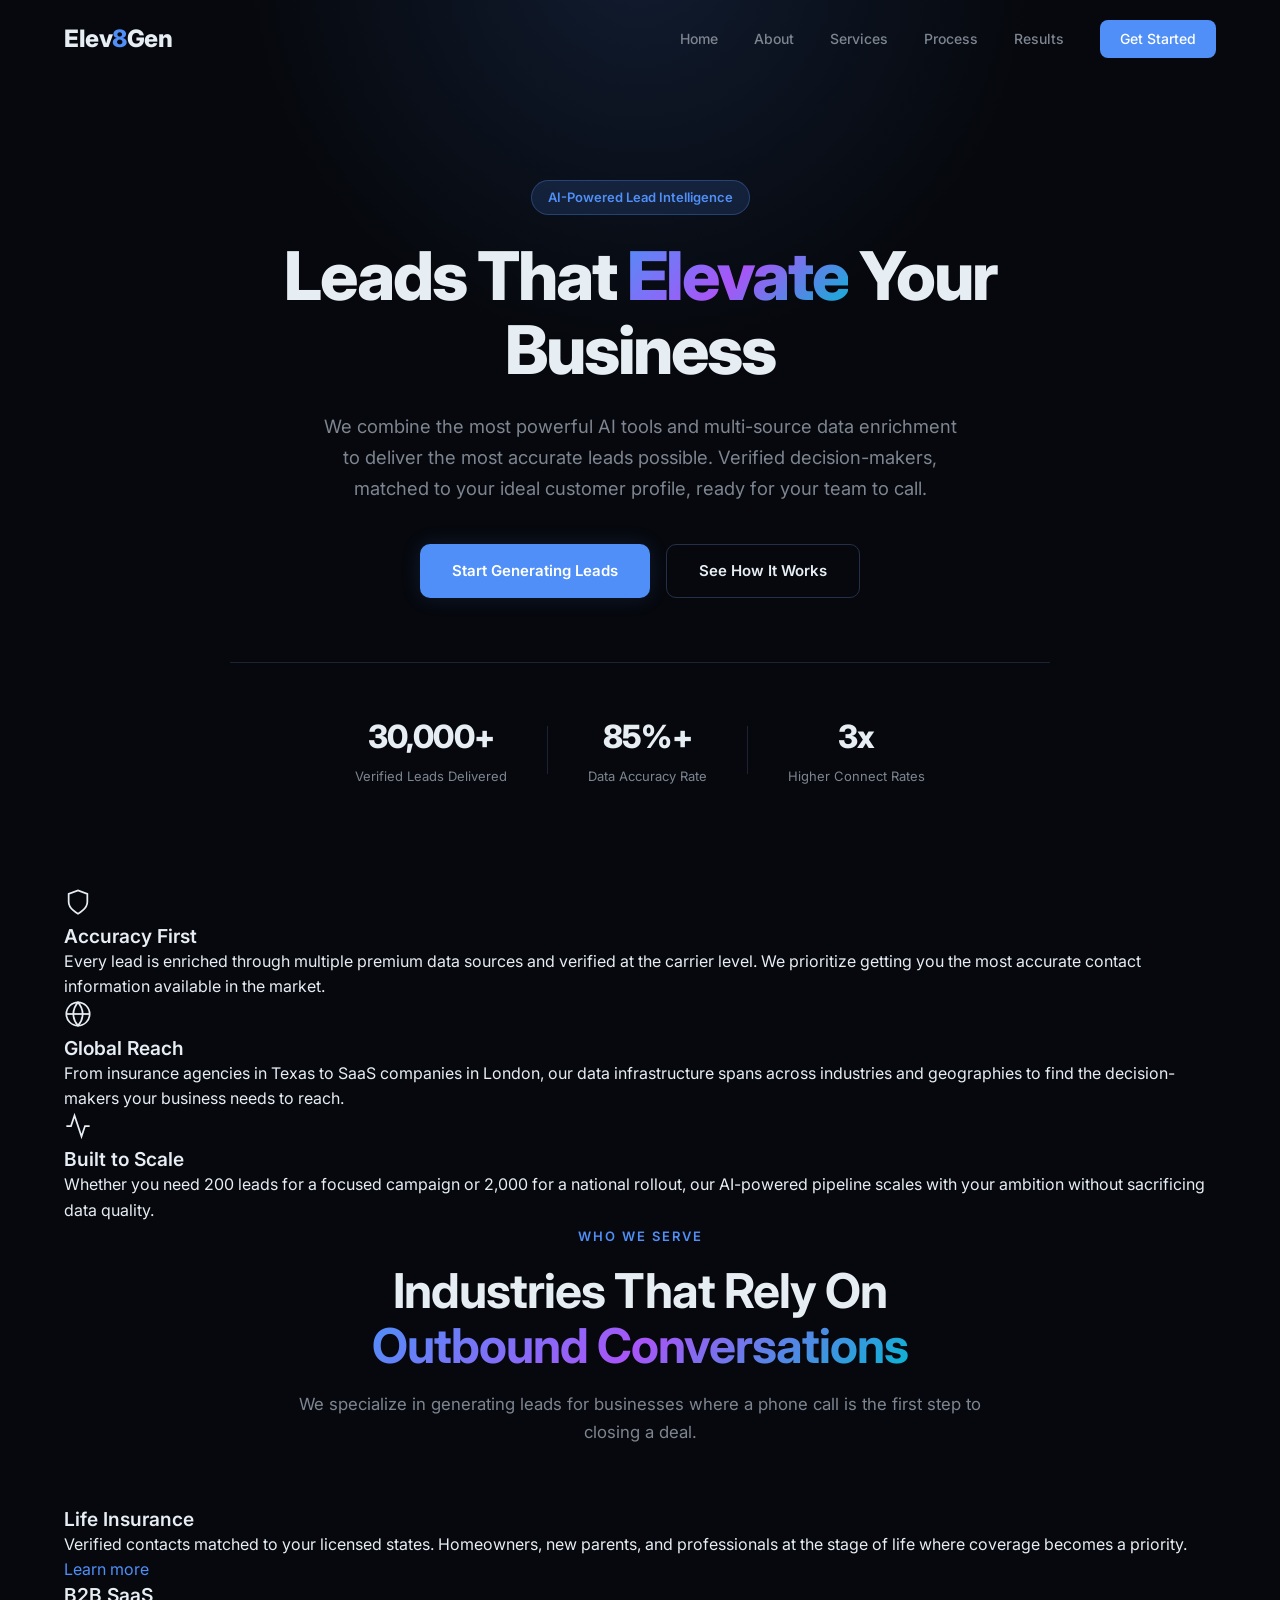
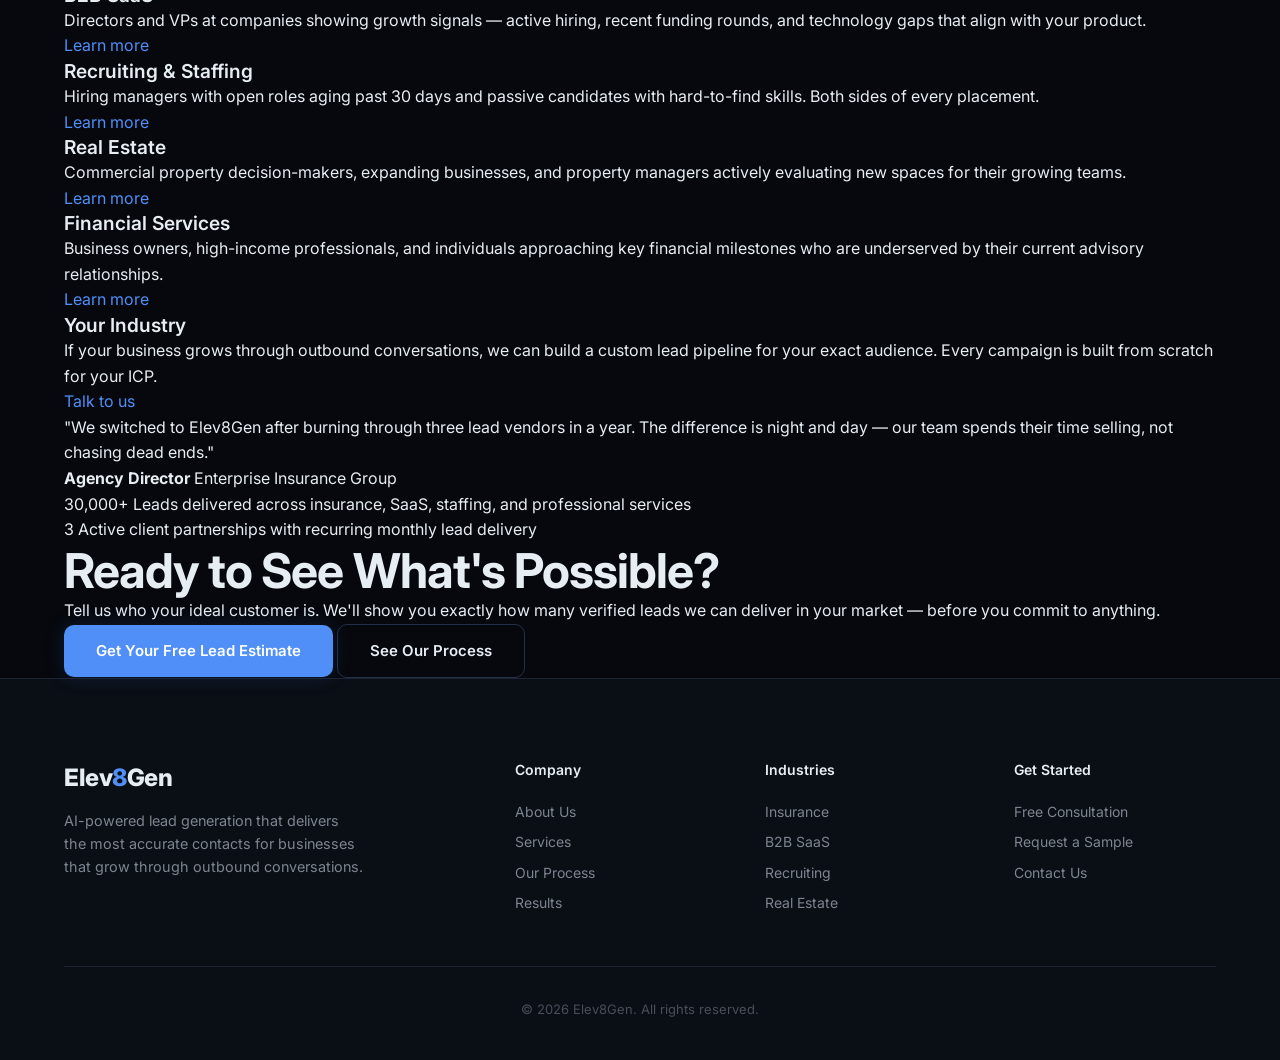
==== commit 94de9fa8: "Change accuracy stat from 90% to 85%" ====
--- a/index.html
+++ b/index.html
@@ -4,7 +4,7 @@
     <meta charset="UTF-8">
     <meta name="viewport" content="width=device-width, initial-scale=1.0">
     <title>Elev8Gen — AI-Powered Lead Generation Agency</title>
-    <meta name="description" content="Elev8Gen delivers verified, high-quality leads using AI-powered cross-stacking technology. Elevate your business with leads that convert.">
+    <meta name="description" content="Elev8Gen delivers the most accurate, verified leads using AI-powered cross-stacking technology. Elevate your business with leads that convert.">
     <link rel="preconnect" href="https://fonts.googleapis.com">
     <link rel="preconnect" href="https://fonts.gstatic.com" crossorigin>
     <link href="https://fonts.googleapis.com/css2?family=Inter:wght@300;400;500;600;700;800;900&display=swap" rel="stylesheet">
@@ -15,13 +15,14 @@
 <!-- Navigation -->
 <nav class="nav" id="nav">
     <div class="nav-container">
-        <a href="#" class="logo">Elev<span class="accent">8</span>Gen</a>
+        <a href="index.html" class="logo">Elev<span class="accent">8</span>Gen</a>
         <div class="nav-links" id="navLinks">
-            <a href="#about">About</a>
-            <a href="#services">Services</a>
-            <a href="#process">Process</a>
-            <a href="#results">Results</a>
-            <a href="#contact" class="nav-cta">Get Started</a>
+            <a href="index.html" class="active">Home</a>
+            <a href="about.html">About</a>
+            <a href="services.html">Services</a>
+            <a href="process.html">Process</a>
+            <a href="results.html">Results</a>
+            <a href="contact.html" class="nav-cta">Get Started</a>
         </div>
         <button class="menu-toggle" id="menuToggle" aria-label="Toggle menu">
             <span></span><span></span><span></span>
@@ -36,10 +37,10 @@
         <div class="hero-content">
             <div class="hero-badge">AI-Powered Lead Intelligence</div>
             <h1>Leads That <span class="gradient-text">Elevate</span> Your Business</h1>
-            <p class="hero-sub">We combine the most powerful AI tools and multi-source verification to deliver leads that actually pick up the phone. No recycled data. No wrong numbers. Just verified decision-makers ready for your call.</p>
+            <p class="hero-sub">We combine the most powerful AI tools and multi-source data enrichment to deliver the most accurate leads possible. Verified decision-makers, matched to your ideal customer profile, ready for your team to call.</p>
             <div class="hero-actions">
-                <a href="#contact" class="btn btn-primary">Start Generating Leads</a>
-                <a href="#process" class="btn btn-outline">See How It Works</a>
+                <a href="contact.html" class="btn btn-primary">Start Generating Leads</a>
+                <a href="process.html" class="btn btn-outline">See How It Works</a>
             </div>
             <div class="hero-stats">
                 <div class="hero-stat">
@@ -48,8 +49,8 @@
                 </div>
                 <div class="hero-stat-divider"></div>
                 <div class="hero-stat">
-                    <span class="hero-stat-number">90%+</span>
-                    <span class="hero-stat-label">Phone Accuracy Rate</span>
+                    <span class="hero-stat-number">85%+</span>
+                    <span class="hero-stat-label">Data Accuracy Rate</span>
                 </div>
                 <div class="hero-stat-divider"></div>
                 <div class="hero-stat">
@@ -61,273 +62,112 @@
     </div>
 </section>
 
-<!-- Trusted By -->
-<section class="trusted">
-    <div class="container">
-        <p class="trusted-label">Trusted by forward-thinking companies</p>
-        <div class="trusted-logos">
-            <div class="trusted-item">Enterprise Insurance Group</div>
-            <div class="trusted-item">NexGen Staffing</div>
-            <div class="trusted-item">Vertex SaaS Solutions</div>
-        </div>
-    </div>
-</section>
-
-<!-- About -->
-<section class="about" id="about">
+<!-- Value Proposition -->
+<section class="value-section">
+    <div class="container">
+        <div class="value-grid">
+            <div class="value-card">
+                <div class="value-icon">
+                    <svg width="28" height="28" viewBox="0 0 24 24" fill="none" stroke="currentColor" stroke-width="1.5"><path d="M12 22s8-4 8-10V5l-8-3-8 3v7c0 6 8 10 8 10z"/></svg>
+                </div>
+                <h3>Accuracy First</h3>
+                <p>Every lead is enriched through multiple premium data sources and verified at the carrier level. We prioritize getting you the most accurate contact information available in the market.</p>
+            </div>
+            <div class="value-card">
+                <div class="value-icon">
+                    <svg width="28" height="28" viewBox="0 0 24 24" fill="none" stroke="currentColor" stroke-width="1.5"><circle cx="12" cy="12" r="10"/><path d="M2 12h20"/><path d="M12 2a15.3 15.3 0 0 1 4 10 15.3 15.3 0 0 1-4 10 15.3 15.3 0 0 1-4-10 15.3 15.3 0 0 1 4-10z"/></svg>
+                </div>
+                <h3>Global Reach</h3>
+                <p>From insurance agencies in Texas to SaaS companies in London, our data infrastructure spans across industries and geographies to find the decision-makers your business needs to reach.</p>
+            </div>
+            <div class="value-card">
+                <div class="value-icon">
+                    <svg width="28" height="28" viewBox="0 0 24 24" fill="none" stroke="currentColor" stroke-width="1.5"><polyline points="22 12 18 12 15 21 9 3 6 12 2 12"/></svg>
+                </div>
+                <h3>Built to Scale</h3>
+                <p>Whether you need 200 leads for a focused campaign or 2,000 for a national rollout, our AI-powered pipeline scales with your ambition without sacrificing data quality.</p>
+            </div>
+        </div>
+    </div>
+</section>
+
+<!-- Industries Preview -->
+<section class="industries-preview">
     <div class="container">
         <div class="section-header">
-            <span class="section-tag">About Elev8Gen</span>
-            <h2>We Don't Just Find Leads.<br>We <span class="gradient-text">Verify</span> Them.</h2>
-        </div>
-        <div class="about-grid">
-            <div class="about-text">
-                <p class="about-lead">Most lead generation agencies pull a list and hand it over. Half the numbers are wrong. Half the contacts have moved on. Your sales team wastes hours dialing dead ends.</p>
-                <p>Elev8Gen was built to solve that. We use an AI-powered cross-stacking approach that pulls data from multiple premium sources simultaneously, cross-references every data point, and verifies every phone number before a single lead reaches your hands.</p>
-                <p>The result: leads with real phone numbers that connect to the right person. No guesswork. No wasted dials. Just conversations that move your business forward.</p>
-                <div class="about-highlight">
-                    <div class="highlight-number">30,000+</div>
-                    <div class="highlight-text">verified leads delivered to businesses across insurance, SaaS, staffing, and more — with a phone accuracy rate that consistently outperforms industry standards.</div>
-                </div>
-            </div>
-            <div class="about-cards">
-                <div class="about-card">
-                    <div class="card-icon">01</div>
-                    <h3>Multi-Source Intelligence</h3>
-                    <p>We don't rely on a single database. Our cross-stacking technology pulls from Apollo, Clay, Lusha, and proprietary data sources to maximize coverage and accuracy.</p>
-                </div>
-                <div class="about-card">
-                    <div class="card-icon">02</div>
-                    <h3>Phone-Verified Data</h3>
-                    <p>Every phone number is run through carrier-level verification using Twilio Lookup API to confirm the number is active, identify the line type, and filter out disconnected or invalid numbers.</p>
-                </div>
-                <div class="about-card">
-                    <div class="card-icon">03</div>
-                    <h3>Compliance Built In</h3>
-                    <p>Every lead list is scrubbed against the National Do Not Call Registry and state-specific calling regulations, so you can dial with confidence and stay fully compliant.</p>
-                </div>
-            </div>
-        </div>
-    </div>
-</section>
-
-<!-- Services -->
-<section class="services" id="services">
-    <div class="container">
-        <div class="section-header">
-            <span class="section-tag">What We Offer</span>
-            <h2>Lead Generation That<br><span class="gradient-text">Scales</span> With You</h2>
-            <p class="section-sub">Whether you need 200 leads or 2,000, we tailor every campaign to your ideal customer profile and deliver verified contacts ready for outreach.</p>
-        </div>
-        <div class="services-grid">
-            <div class="service-card">
-                <div class="service-icon">
-                    <svg width="32" height="32" viewBox="0 0 24 24" fill="none" stroke="currentColor" stroke-width="1.5" stroke-linecap="round" stroke-linejoin="round"><path d="M17 21v-2a4 4 0 0 0-4-4H5a4 4 0 0 0-4 4v2"/><circle cx="9" cy="7" r="4"/><path d="M23 21v-2a4 4 0 0 0-3-3.87"/><path d="M16 3.13a4 4 0 0 1 0 7.75"/></svg>
-                </div>
-                <h3>Targeted Lead Lists</h3>
-                <p>Custom-built prospect lists matched to your exact ICP. We filter by job title, seniority, industry, company size, location, and buying signals to find the decision-makers who matter.</p>
-                <ul class="service-features">
-                    <li>Custom ICP profiling</li>
-                    <li>Multi-filter precision targeting</li>
-                    <li>Intent data signals</li>
-                </ul>
-            </div>
-            <div class="service-card featured">
-                <div class="service-badge">Most Popular</div>
-                <div class="service-icon">
-                    <svg width="32" height="32" viewBox="0 0 24 24" fill="none" stroke="currentColor" stroke-width="1.5" stroke-linecap="round" stroke-linejoin="round"><path d="M22 16.92v3a2 2 0 0 1-2.18 2 19.79 19.79 0 0 1-8.63-3.07 19.5 19.5 0 0 1-6-6 19.79 19.79 0 0 1-3.07-8.67A2 2 0 0 1 4.11 2h3a2 2 0 0 1 2 1.72c.127.96.361 1.903.7 2.81a2 2 0 0 1-.45 2.11L8.09 9.91a16 16 0 0 0 6 6l1.27-1.27a2 2 0 0 1 2.11-.45c.907.339 1.85.573 2.81.7A2 2 0 0 1 22 16.92z"/></svg>
-                </div>
-                <h3>Verified Phone Leads</h3>
-                <p>Our flagship service. Every lead comes with a carrier-verified direct phone number confirmed to be active. Stop wasting time on dead numbers and start having real conversations.</p>
-                <ul class="service-features">
-                    <li>Carrier-level phone verification</li>
-                    <li>Direct dials, not switchboards</li>
-                    <li>DNC registry compliance</li>
-                </ul>
-            </div>
-            <div class="service-card">
-                <div class="service-icon">
-                    <svg width="32" height="32" viewBox="0 0 24 24" fill="none" stroke="currentColor" stroke-width="1.5" stroke-linecap="round" stroke-linejoin="round"><path d="M21 16V8a2 2 0 0 0-1-1.73l-7-4a2 2 0 0 0-2 0l-7 4A2 2 0 0 0 3 8v8a2 2 0 0 0 1 1.73l7 4a2 2 0 0 0 2 0l7-4A2 2 0 0 0 21 16z"/><polyline points="3.27 6.96 12 12.01 20.73 6.96"/><line x1="12" y1="22.08" x2="12" y2="12"/></svg>
-                </div>
-                <h3>Full Pipeline Build</h3>
-                <p>End-to-end lead generation and outreach infrastructure. We build your prospect lists, verify the data, set up your CRM, and deliver leads on a recurring schedule.</p>
-                <ul class="service-features">
-                    <li>Weekly/monthly lead delivery</li>
-                    <li>CRM integration</li>
-                    <li>Dedicated account manager</li>
-                </ul>
-            </div>
-        </div>
-    </div>
-</section>
-
-<!-- Process -->
-<section class="process" id="process">
-    <div class="container">
-        <div class="section-header">
-            <span class="section-tag">Our Process</span>
-            <h2>AI-Powered <span class="gradient-text">Cross-Stacking</span><br>Technology</h2>
-            <p class="section-sub">We don't depend on a single data source. Our proprietary cross-stacking workflow pulls from multiple premium platforms and verifies every data point through a multi-layer pipeline.</p>
-        </div>
-        <div class="process-steps">
-            <div class="process-step">
-                <div class="step-number">01</div>
-                <div class="step-content">
-                    <h3>ICP Deep Dive</h3>
-                    <p>We work with you to define the exact profile of your ideal customer — job titles, industries, company size, geography, and buying triggers. No generic lists.</p>
-                </div>
-            </div>
-            <div class="process-step">
-                <div class="step-number">02</div>
-                <div class="step-content">
-                    <h3>AI-Powered Discovery</h3>
-                    <p>Using Clay's waterfall enrichment engine combined with Apollo's 275M+ contact database, we identify and extract every prospect matching your ICP across multiple data sources simultaneously.</p>
-                </div>
-            </div>
-            <div class="process-step">
-                <div class="step-number">03</div>
-                <div class="step-content">
-                    <h3>Cross-Stack Enrichment</h3>
-                    <p>Each prospect is enriched through our cross-stacking pipeline — pulling phone numbers, emails, company data, and job details from Lusha, Apollo, and additional premium providers to maximize accuracy.</p>
-                </div>
-            </div>
-            <div class="process-step">
-                <div class="step-number">04</div>
-                <div class="step-content">
-                    <h3>Multi-Layer Verification</h3>
-                    <p>Every phone number is verified through Twilio's carrier-level lookup API to confirm it's active, identify mobile vs. landline, and flag any disconnected numbers. Then scrubbed against the National DNC Registry for full compliance.</p>
-                </div>
-            </div>
-            <div class="process-step">
-                <div class="step-number">05</div>
-                <div class="step-content">
-                    <h3>Delivery</h3>
-                    <p>Clean, verified leads delivered in your preferred format — CSV, direct to your CRM, or through our client dashboard. Every lead is a real person, with a real number, at a real company.</p>
-                </div>
-            </div>
-        </div>
-        <div class="tech-stack">
-            <p class="tech-label">Powered By</p>
-            <div class="tech-logos">
-                <div class="tech-item">Clay</div>
-                <div class="tech-item">Apollo.io</div>
-                <div class="tech-item">Lusha</div>
-                <div class="tech-item">Twilio</div>
-            </div>
-        </div>
-    </div>
-</section>
-
-<!-- Results -->
-<section class="results" id="results">
-    <div class="container">
-        <div class="section-header">
-            <span class="section-tag">Results</span>
-            <h2>Numbers That <span class="gradient-text">Speak</span> For Themselves</h2>
-        </div>
-        <div class="results-grid">
-            <div class="result-card">
-                <div class="result-number">30,000+</div>
-                <div class="result-label">Verified Leads Delivered</div>
-                <p>Across insurance, SaaS, staffing, and professional services — every lead phone-verified before delivery.</p>
-            </div>
-            <div class="result-card">
-                <div class="result-number">90%+</div>
-                <div class="result-label">Phone Number Accuracy</div>
-                <p>Industry average is 40-60%. Our multi-layer verification pipeline consistently delivers above 90%.</p>
-            </div>
-            <div class="result-card">
-                <div class="result-number">3x</div>
-                <div class="result-label">Connect Rate vs. Industry</div>
-                <p>Our clients connect with the right person 3x more often than with traditional lead vendors.</p>
-            </div>
-            <div class="result-card">
-                <div class="result-number">48hrs</div>
-                <div class="result-label">Average Delivery Time</div>
-                <p>From ICP briefing to first batch of verified leads in your inbox. No long onboarding. No waiting.</p>
-            </div>
-        </div>
-
-        <!-- Testimonials -->
-        <div class="testimonials">
-            <div class="testimonial">
-                <p class="testimonial-text">"We were buying leads from three different vendors and half the numbers were dead. Elev8Gen replaced all of them. The phone accuracy alone saved our team 20 hours a week in wasted dials."</p>
-                <div class="testimonial-author">
-                    <div class="author-info">
-                        <strong>Insurance Agency Director</strong>
-                        <span>Enterprise Insurance Group</span>
-                    </div>
-                </div>
-            </div>
-            <div class="testimonial">
-                <p class="testimonial-text">"The cross-stacking approach is next level. We went from a 15% connect rate to over 45% in the first month. These leads are verified and they actually pick up."</p>
-                <div class="testimonial-author">
-                    <div class="author-info">
-                        <strong>VP of Sales</strong>
-                        <span>Vertex SaaS Solutions</span>
-                    </div>
-                </div>
-            </div>
-        </div>
-    </div>
-</section>
-
-<!-- Industries -->
-<section class="industries">
-    <div class="container">
-        <div class="section-header">
-            <span class="section-tag">Industries We Serve</span>
-            <h2>Built For Businesses That<br><span class="gradient-text">Live On The Phone</span></h2>
-        </div>
-        <div class="industry-grid">
-            <div class="industry-card">
+            <span class="section-tag">Who We Serve</span>
+            <h2>Industries That Rely On<br><span class="gradient-text">Outbound Conversations</span></h2>
+            <p class="section-sub">We specialize in generating leads for businesses where a phone call is the first step to closing a deal.</p>
+        </div>
+        <div class="industry-preview-grid">
+            <div class="industry-preview-card">
                 <h3>Life Insurance</h3>
-                <p>Verified decision-makers and policy holders matched to your licensed states. New homeowners, new parents, and life-event triggers.</p>
-            </div>
-            <div class="industry-card">
+                <p>Verified contacts matched to your licensed states. Homeowners, new parents, and professionals at the stage of life where coverage becomes a priority.</p>
+                <a href="services.html" class="card-link">Learn more</a>
+            </div>
+            <div class="industry-preview-card">
                 <h3>B2B SaaS</h3>
-                <p>Directors and VPs at growing companies with buying signals — recent funding, active hiring, and technology gaps your product fills.</p>
-            </div>
-            <div class="industry-card">
+                <p>Directors and VPs at companies showing growth signals — active hiring, recent funding rounds, and technology gaps that align with your product.</p>
+                <a href="services.html" class="card-link">Learn more</a>
+            </div>
+            <div class="industry-preview-card">
                 <h3>Recruiting & Staffing</h3>
-                <p>Hiring managers at companies with stale job postings and passive candidates with in-demand skills. Both sides of the placement.</p>
-            </div>
-            <div class="industry-card">
+                <p>Hiring managers with open roles aging past 30 days and passive candidates with hard-to-find skills. Both sides of every placement.</p>
+                <a href="services.html" class="card-link">Learn more</a>
+            </div>
+            <div class="industry-preview-card">
                 <h3>Real Estate</h3>
-                <p>Commercial property decision-makers, property managers, and companies outgrowing their current space.</p>
-            </div>
-            <div class="industry-card">
+                <p>Commercial property decision-makers, expanding businesses, and property managers actively evaluating new spaces for their growing teams.</p>
+                <a href="services.html" class="card-link">Learn more</a>
+            </div>
+            <div class="industry-preview-card">
                 <h3>Financial Services</h3>
-                <p>High-net-worth individuals, business owners approaching retirement, and professionals underserved by their current advisor.</p>
-            </div>
-            <div class="industry-card">
+                <p>Business owners, high-income professionals, and individuals approaching key financial milestones who are underserved by their current advisory relationships.</p>
+                <a href="services.html" class="card-link">Learn more</a>
+            </div>
+            <div class="industry-preview-card highlight-card">
                 <h3>Your Industry</h3>
-                <p>If your business runs on outbound calls, we can build a custom lead pipeline for your exact ICP. Let's talk.</p>
+                <p>If your business grows through outbound conversations, we can build a custom lead pipeline for your exact audience. Every campaign is built from scratch for your ICP.</p>
+                <a href="contact.html" class="card-link">Talk to us</a>
+            </div>
+        </div>
+    </div>
+</section>
+
+<!-- Social Proof -->
+<section class="social-proof">
+    <div class="container">
+        <div class="proof-content">
+            <div class="proof-quote">
+                <p>"We switched to Elev8Gen after burning through three lead vendors in a year. The difference is night and day — our team spends their time selling, not chasing dead ends."</p>
+                <div class="proof-author">
+                    <strong>Agency Director</strong>
+                    <span>Enterprise Insurance Group</span>
+                </div>
+            </div>
+            <div class="proof-stats">
+                <div class="proof-stat">
+                    <span class="proof-number">30,000+</span>
+                    <span class="proof-label">Leads delivered across insurance, SaaS, staffing, and professional services</span>
+                </div>
+                <div class="proof-stat">
+                    <span class="proof-number">3</span>
+                    <span class="proof-label">Active client partnerships with recurring monthly lead delivery</span>
+                </div>
             </div>
         </div>
     </div>
 </section>
 
 <!-- CTA -->
-<section class="cta" id="contact">
-    <div class="container">
-        <div class="cta-content">
-            <h2>Ready to Elevate Your Pipeline?</h2>
-            <p>Tell us your ideal customer. We'll show you exactly how many verified leads we can deliver in your market — before you commit to anything.</p>
-            <div class="cta-form">
-                <form action="https://formspree.io/f/YOUR_FORM_ID" method="POST">
-                    <div class="form-row">
-                        <input type="text" name="name" placeholder="Your name" required>
-                        <input type="email" name="email" placeholder="Work email" required>
-                    </div>
-                    <div class="form-row">
-                        <input type="text" name="company" placeholder="Company name">
-                        <input type="text" name="industry" placeholder="Your industry">
-                    </div>
-                    <textarea name="message" placeholder="Tell us about your ideal customer — who are you trying to reach?" rows="4"></textarea>
-                    <button type="submit" class="btn btn-primary btn-full">Get Your Free Lead Estimate</button>
-                </form>
-                <p class="form-note">Free consultation. No commitment. We'll respond within 24 hours.</p>
+<section class="home-cta">
+    <div class="container">
+        <div class="home-cta-content">
+            <h2>Ready to See What's Possible?</h2>
+            <p>Tell us who your ideal customer is. We'll show you exactly how many verified leads we can deliver in your market — before you commit to anything.</p>
+            <div class="home-cta-actions">
+                <a href="contact.html" class="btn btn-primary">Get Your Free Lead Estimate</a>
+                <a href="process.html" class="btn btn-outline">See Our Process</a>
             </div>
         </div>
     </div>
@@ -338,28 +178,28 @@
     <div class="container">
         <div class="footer-grid">
             <div class="footer-brand">
-                <a href="#" class="logo">Elev<span class="accent">8</span>Gen</a>
-                <p>AI-powered lead generation that delivers verified contacts who actually pick up the phone.</p>
+                <a href="index.html" class="logo">Elev<span class="accent">8</span>Gen</a>
+                <p>AI-powered lead generation that delivers the most accurate contacts for businesses that grow through outbound conversations.</p>
             </div>
             <div class="footer-links">
                 <h4>Company</h4>
-                <a href="#about">About</a>
-                <a href="#services">Services</a>
-                <a href="#process">Our Process</a>
-                <a href="#results">Results</a>
+                <a href="about.html">About Us</a>
+                <a href="services.html">Services</a>
+                <a href="process.html">Our Process</a>
+                <a href="results.html">Results</a>
             </div>
             <div class="footer-links">
                 <h4>Industries</h4>
-                <a href="#contact">Insurance</a>
-                <a href="#contact">B2B SaaS</a>
-                <a href="#contact">Recruiting</a>
-                <a href="#contact">Real Estate</a>
+                <a href="services.html">Insurance</a>
+                <a href="services.html">B2B SaaS</a>
+                <a href="services.html">Recruiting</a>
+                <a href="services.html">Real Estate</a>
             </div>
             <div class="footer-links">
                 <h4>Get Started</h4>
-                <a href="#contact">Free Consultation</a>
-                <a href="#contact">Request a Sample</a>
-                <a href="#contact">Contact Us</a>
+                <a href="contact.html">Free Consultation</a>
+                <a href="contact.html">Request a Sample</a>
+                <a href="contact.html">Contact Us</a>
             </div>
         </div>
         <div class="footer-bottom">
@@ -368,54 +208,6 @@
     </div>
 </footer>
 
-<script>
-    // Navbar scroll effect
-    const nav = document.getElementById('nav');
-    window.addEventListener('scroll', () => {
-        nav.classList.toggle('scrolled', window.scrollY > 50);
-    });
-
-    // Mobile menu
-    const menuToggle = document.getElementById('menuToggle');
-    const navLinks = document.getElementById('navLinks');
-    menuToggle.addEventListener('click', () => {
-        navLinks.classList.toggle('active');
-        menuToggle.classList.toggle('active');
-    });
-
-    // Close menu on link click
-    navLinks.querySelectorAll('a').forEach(link => {
-        link.addEventListener('click', () => {
-            navLinks.classList.remove('active');
-            menuToggle.classList.remove('active');
-        });
-    });
-
-    // Smooth scroll
-    document.querySelectorAll('a[href^="#"]').forEach(anchor => {
-        anchor.addEventListener('click', function(e) {
-            e.preventDefault();
-            const target = document.querySelector(this.getAttribute('href'));
-            if (target) {
-                target.scrollIntoView({ behavior: 'smooth', block: 'start' });
-            }
-        });
-    });
-
-    // Animate elements on scroll
-    const observer = new IntersectionObserver((entries) => {
-        entries.forEach(entry => {
-            if (entry.isIntersecting) {
-                entry.target.classList.add('visible');
-            }
-        });
-    }, { threshold: 0.1 });
-
-    document.querySelectorAll('.about-card, .service-card, .process-step, .result-card, .industry-card, .testimonial').forEach(el => {
-        el.classList.add('animate-in');
-        observer.observe(el);
-    });
-</script>
-
+<script src="main.js"></script>
 </body>
 </html>
